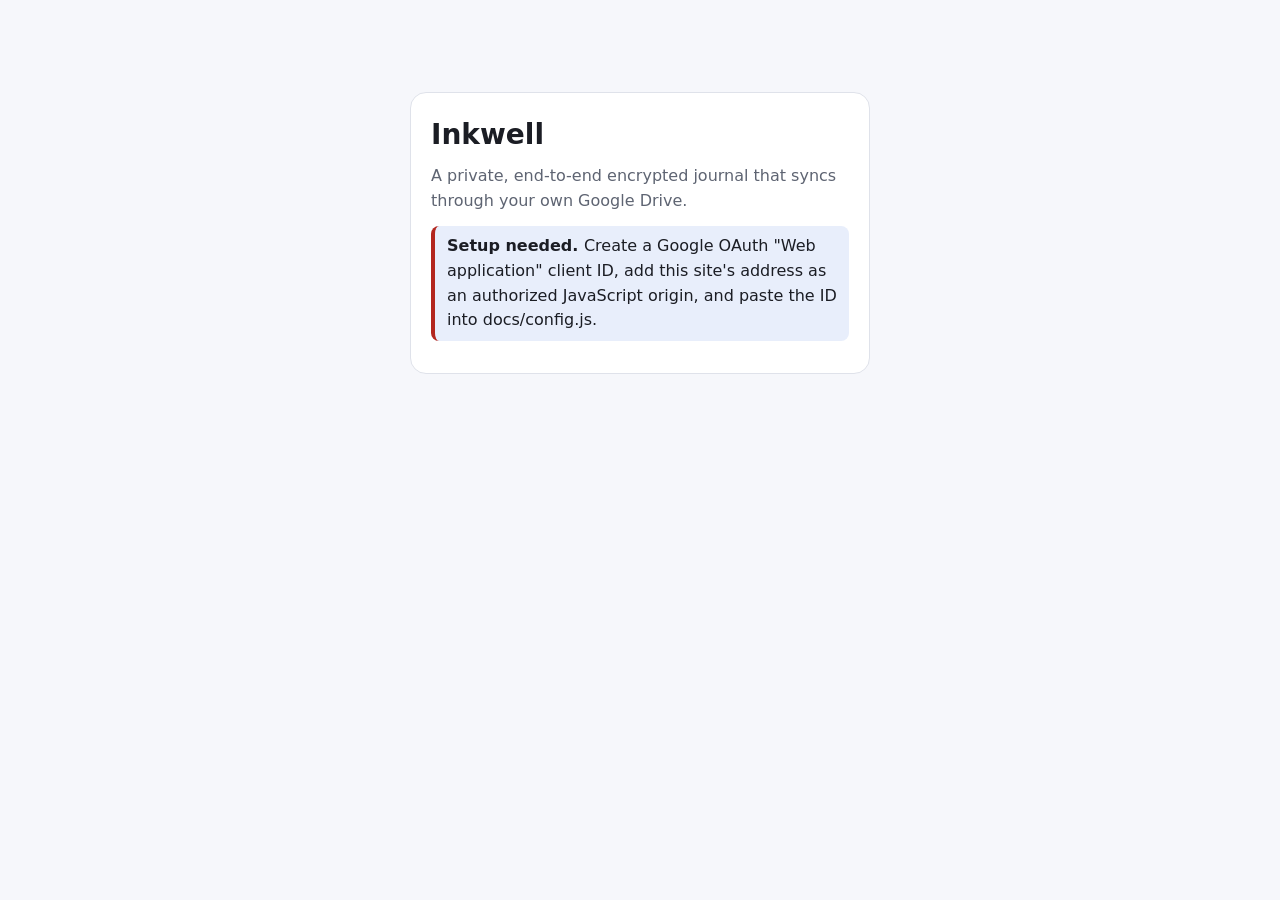
==== index.html @ 5f755736 "Add end-to-end encrypted Google Drive sync and a web journal - Entries are encrypted on-device (AES-" ====
<!doctype html>
<html lang="en">
<head>
<meta charset="utf-8">
<meta name="viewport" content="width=device-width, initial-scale=1">
<meta name="color-scheme" content="light dark">
<title>Inkwell</title>
<link rel="stylesheet" href="styles.css">
</head>
<body>
<div id="demo-banner" class="banner" hidden>Demo mode &mdash; nothing is saved</div>
<main id="app" aria-live="polite"></main>
<script type="module" src="app.js"></script>
</body>
</html>
---- styles.css ----
:root {
  --bg: #f6f7fb; --surface: #ffffff; --text: #1b1d24; --muted: #5e6472; --line: #dfe2ea;
  --accent: #2451a6; --on-accent: #ffffff; --tint: #e8eefb; --danger: #b3261e; --focus: #2451a6;
}
@media (prefers-color-scheme: dark) {
  :root {
    --bg: #12141a; --surface: #1c1f27; --text: #e6e8ee; --muted: #a2a8b6; --line: #2e323d;
    --accent: #8fb0f5; --on-accent: #0d1b3a; --tint: #232c42; --danger: #f2b8b5; --focus: #8fb0f5;
  }
}
* { box-sizing: border-box; }
html { -webkit-text-size-adjust: 100%; }
body {
  margin: 0; background: var(--bg); color: var(--text);
  font: 16px/1.55 system-ui, -apple-system, "Segoe UI", Roboto, "Helvetica Neue", Arial, sans-serif;
}
.banner { background: var(--tint); color: var(--text); text-align: center; font-size: 13px; padding: 6px 12px; }
main { max-width: 760px; margin: 0 auto; padding: 20px 16px 64px; }
h1 { font-size: 28px; margin: 0 0 8px; }
h2 { font-size: 20px; margin: 0 0 8px; }
p { margin: 0 0 12px; }
.muted { color: var(--muted); }
.card { background: var(--surface); border: 1px solid var(--line); border-radius: 16px; padding: 20px; margin-bottom: 16px; }
.center { max-width: 460px; margin: 8vh auto 0; }
button, input, textarea { font: inherit; color: inherit; }
button {
  min-height: 40px; padding: 8px 18px; border-radius: 20px; border: 1px solid var(--line);
  background: var(--surface); cursor: pointer;
}
button.primary { background: var(--accent); color: var(--on-accent); border-color: var(--accent); font-weight: 600; }
button.danger { color: var(--danger); }
button.link { border: 0; background: none; color: var(--accent); padding: 4px 0; min-height: 0; text-decoration: underline; border-radius: 4px; }
button:disabled { opacity: .5; cursor: default; }
:focus-visible { outline: 3px solid var(--focus); outline-offset: 2px; }
label { display: block; font-weight: 600; margin: 12px 0 4px; }
input[type=password], input[type=text], input[type=search] {
  width: 100%; padding: 10px 14px; border-radius: 12px; border: 1px solid var(--line);
  background: var(--bg);
}
.error { color: var(--danger); margin: 10px 0 0; }
.warn { border-left: 4px solid var(--danger); padding: 8px 12px; background: var(--tint); border-radius: 8px; margin: 12px 0; }
.row { display: flex; gap: 8px; align-items: center; flex-wrap: wrap; }
.row.end { justify-content: flex-end; }
.spacer { flex: 1; }
.checkrow { display: flex; gap: 10px; align-items: center; margin: 14px 0; font-weight: 400; }
.checkrow input { width: 20px; height: 20px; }
.recovery {
  font: 600 20px/1.6 ui-monospace, Consolas, Menlo, monospace; word-break: break-all; text-align: center;
  background: var(--tint); border-radius: 12px; padding: 16px; margin: 12px 0; user-select: all;
}
header.bar { display: flex; align-items: center; gap: 8px; flex-wrap: wrap; margin-bottom: 16px; }
header.bar h1 { margin: 0; flex: 1; font-size: 24px; }
.month { font-size: 13px; font-weight: 700; letter-spacing: .04em; text-transform: uppercase; color: var(--muted); margin: 24px 4px 8px; }
.entry {
  display: block; width: 100%; text-align: left; border-radius: 16px; padding: 14px 16px; margin-bottom: 8px;
  background: var(--surface); border: 1px solid var(--line);
}
.entry .meta { font-size: 13px; color: var(--muted); }
.entry .t { font-weight: 600; overflow-wrap: anywhere; }
.entry .snip {
  color: var(--muted); overflow-wrap: anywhere; display: -webkit-box; -webkit-line-clamp: 2;
  -webkit-box-orient: vertical; overflow: hidden;
}
.empty { text-align: center; padding: 40px 0; color: var(--muted); }
.moods { display: flex; gap: 6px; margin: 8px 0 12px; }
.moods button { font-size: 24px; width: 48px; padding: 0; border-radius: 16px; }
.moods button[aria-pressed=true] { background: var(--tint); border-color: var(--accent); }
.title-in { font-size: 22px; font-weight: 600; margin-bottom: 8px; }
textarea.body {
  display: block; width: 100%; min-height: 50vh; resize: none; overflow: hidden; border: 0; background: transparent;
  padding: 8px 2px; font-size: 18px; line-height: 1.7;
}
textarea.body:focus { outline: none; }
.prompt { font-style: italic; color: var(--muted); margin: 4px 0 8px; }
.reflection { background: var(--tint); border-radius: 16px; padding: 14px 16px; margin-top: 16px; white-space: pre-wrap; overflow-wrap: anywhere; }
.status { font-size: 13px; color: var(--muted); min-height: 20px; }
dialog { border: 1px solid var(--line); border-radius: 16px; background: var(--surface); color: var(--text); max-width: 380px; }
dialog::backdrop { background: rgba(0,0,0,.45); }
@media (max-width: 420px) { main { padding: 12px 12px 48px; } .recovery { font-size: 16px; } }
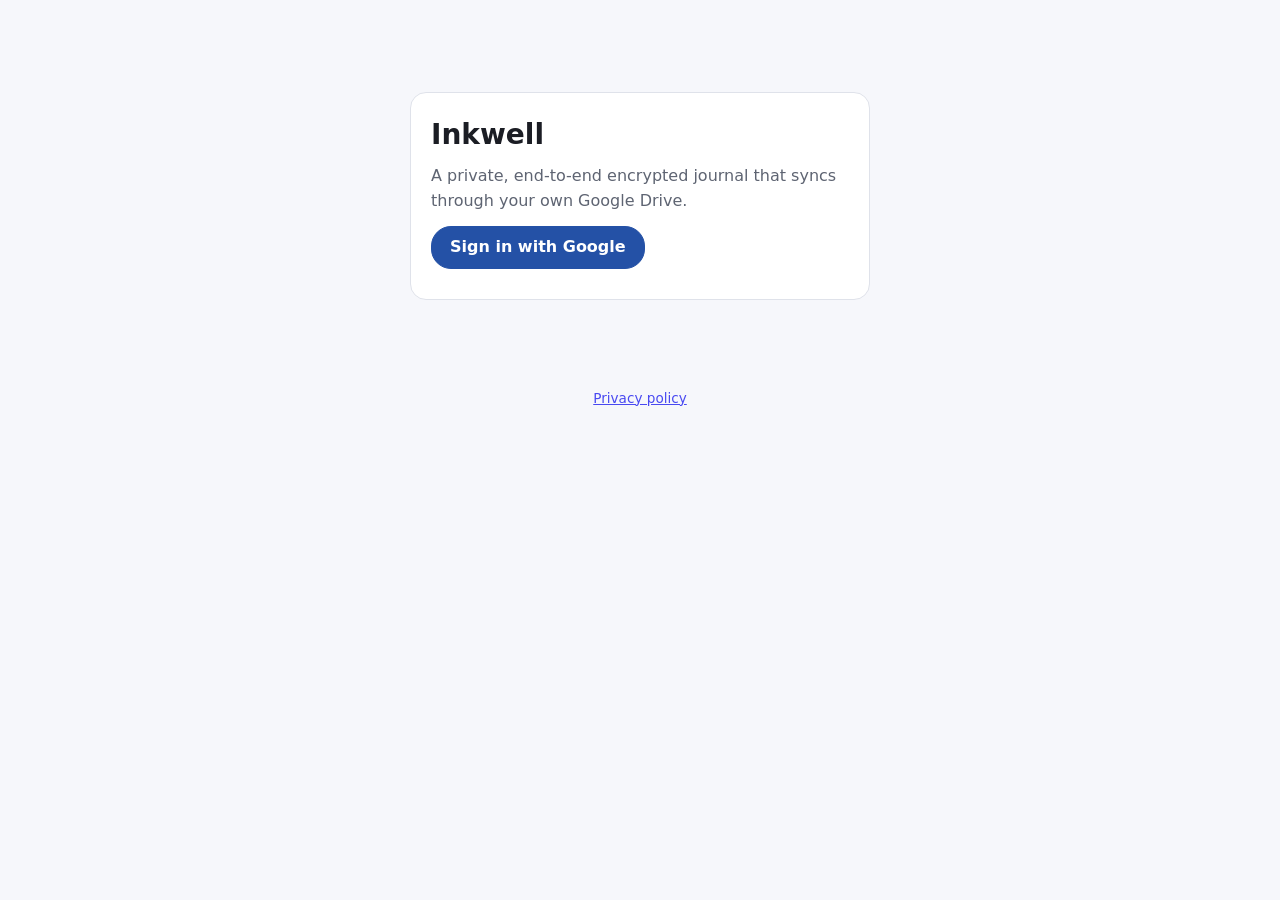
==== commit 77a0a961: "Add a privacy policy page to the web journal Co-Authored-By: Claude Opus 5.5 <noreply@anthropic.com>" ====
--- a/index.html
+++ b/index.html
@@ -10,6 +10,7 @@
 <body>
 <div id="demo-banner" class="banner" hidden>Demo mode &mdash; nothing is saved</div>
 <main id="app" aria-live="polite"></main>
+<footer style="text-align:center;padding:24px 16px;font-size:.85rem;opacity:.7"><a href="privacy.html">Privacy policy</a></footer>
 <script type="module" src="app.js"></script>
 </body>
 </html>
